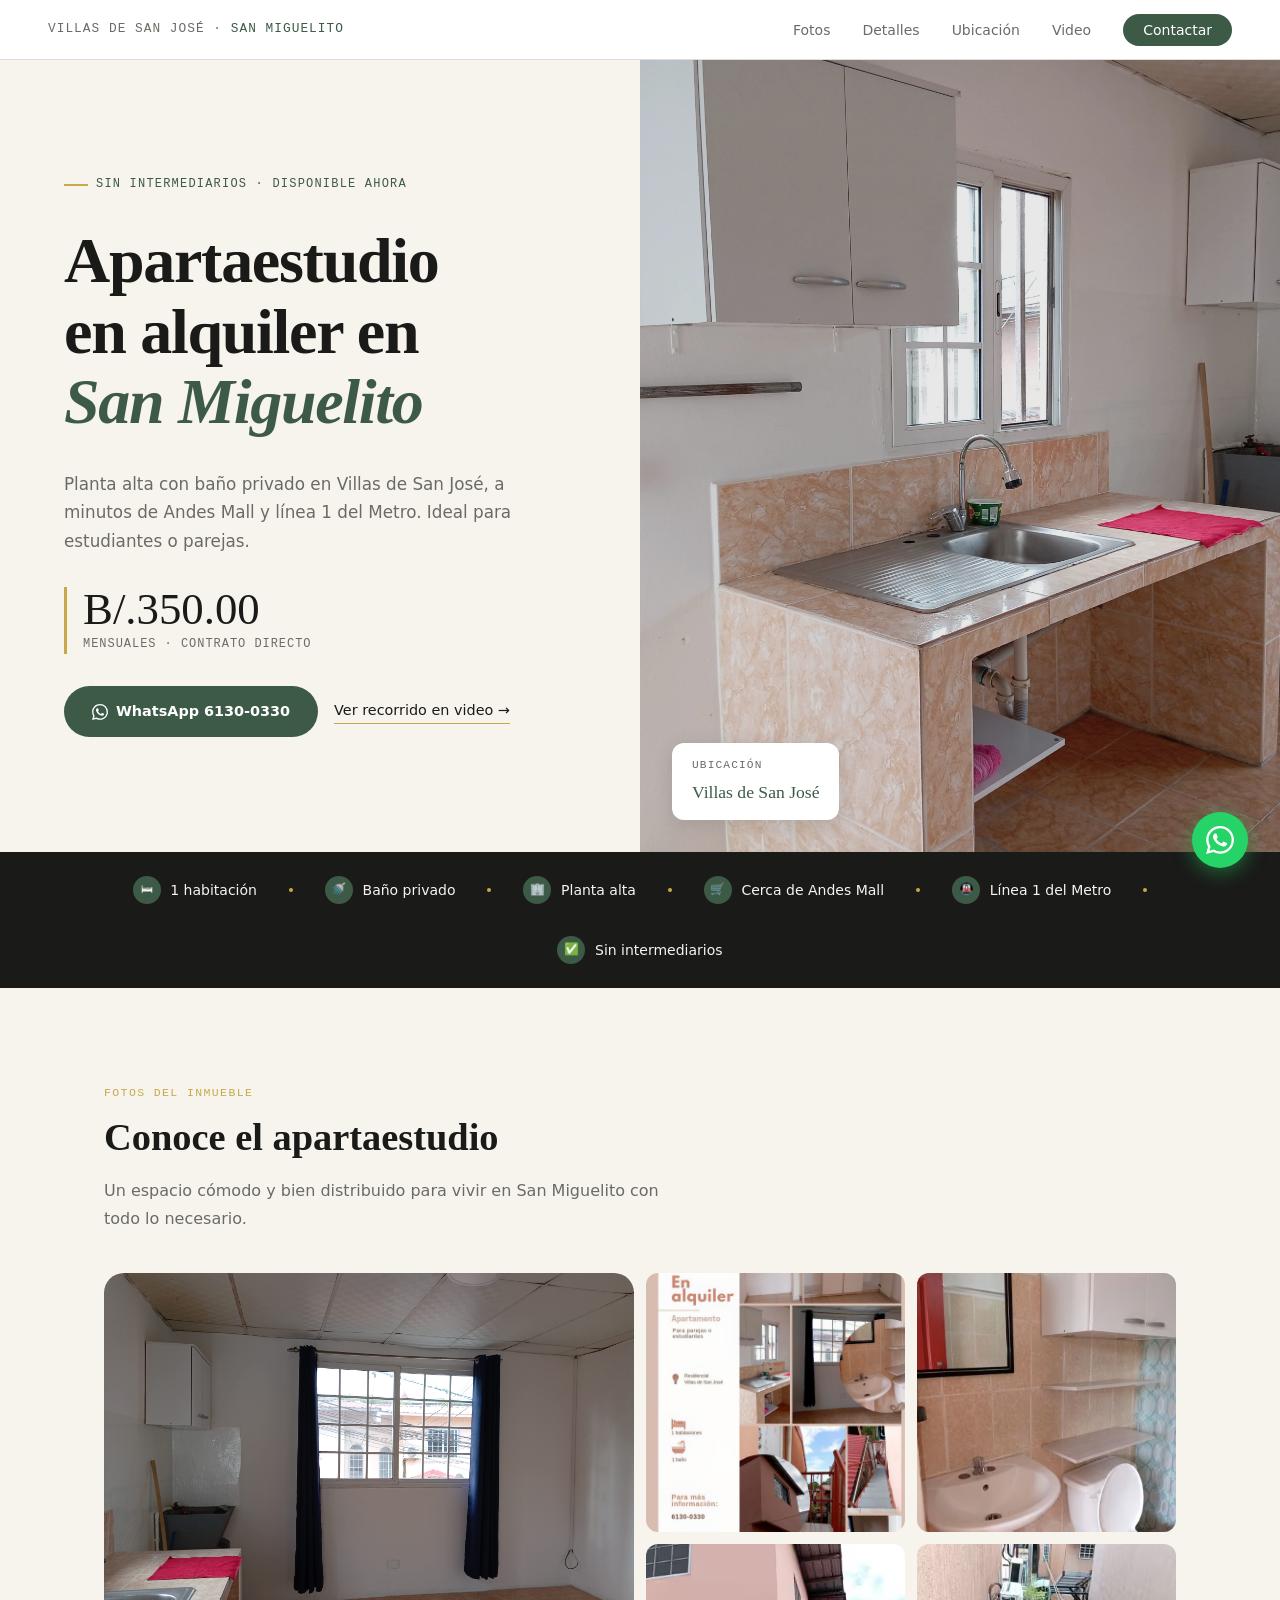
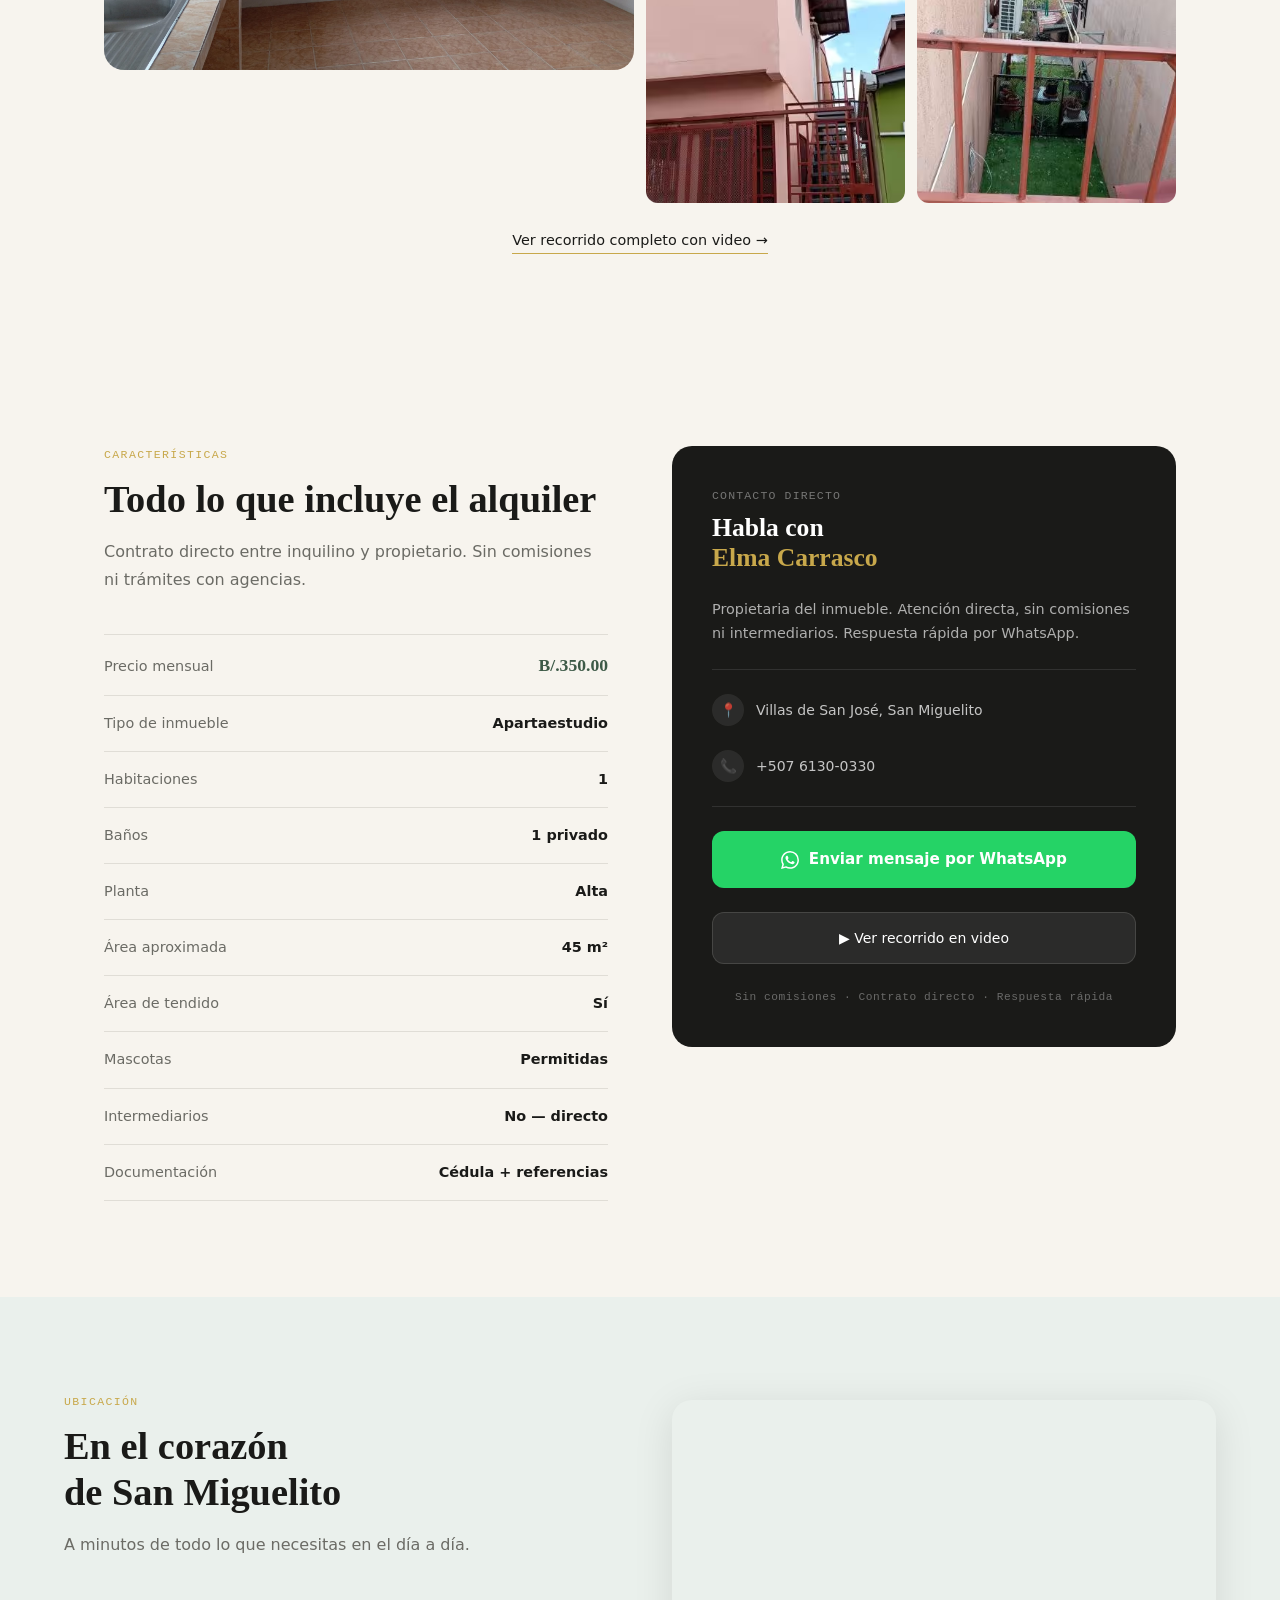
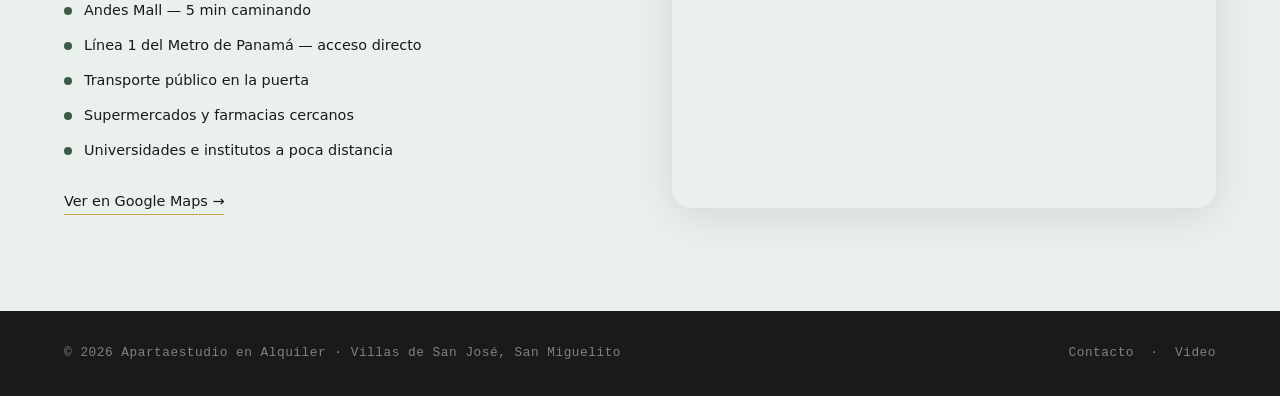
==== index.html @ 4db3d2fc "0" ====
<!DOCTYPE html>
<html lang="es">
<head>
    <meta charset="utf-8" />
    <meta name="viewport" content="width=device-width, initial-scale=1" />
    <title>
      Apartaestudio en alquiler en San Miguelito, Panamá | B/.350/mes
    </title>

    <link
      rel="preconnect"
      href="https://www.apartamentodealquiler.shop/public/css/main.css"
    />
    <!--           "mainEntity": { "@id": "https://www.apartamentodealquiler.shop/#listing" }, -->

    <script type="application/ld+json" data-cfasync="false">
    {
      "@context": "https://schema.org",
      "@graph": [
        {
          "@type": "Product",
          "@id": "https://www.apartamentodealquiler.shop/#listing",
          "name": "Apartaestudio en alquiler en San Miguelito, Panamá — B/.350/mes",
          "description": "Alquila un apartaestudio económico en Villas de San José, San Miguelito. Baño privado, planta alta, cerca de Andes Mall. Ideal para estudiantes o parejas. Sin intermediarios. Contáctanos hoy.",
          "identifier": {
            "@type": "PropertyValue",
            "name": "ID de propiedad",
            "value": "APT-VSJ-2026-001"
          },
          "image": [
            { "@id": "https://www.apartamentodealquiler.shop/#img1" },
            { "@id": "https://www.apartamentodealquiler.shop/#img2" },
            { "@id": "https://www.apartamentodealquiler.shop/#img3" }
          ],
          "offers": {
            "@type": "Offer",
            "@id": "https://www.apartamentodealquiler.shop/#offer",
            "name": "Alquiler mensual apartaestudio",
            "price": 350,
            "priceCurrency": "USD",
            "priceSpecification": {
              "@type": "UnitPriceSpecification",
              "price": 350,
              "priceCurrency": "USD",
              "unitCode": "MON",
              "unitText": "mes"
            },
            "availability": "https://schema.org/InStock",
            "url": "https://www.apartamentodealquiler.shop/",
            "seller": { "@id": "https://www.apartamentodealquiler.shop/#owner" }
          }
        },
        {
          "@type": "Apartment",
          "@id": "https://www.apartamentodealquiler.shop/#apartment",
          "name": "Apartaestudio en alquiler en San Miguelito, Panamá — B/.350/mes",
          "description": "Alquila un apartaestudio económico en Villas de San José, San Miguelito. Baño privado, planta alta, cerca de Andes Mall. Ideal para estudiantes o parejas. Sin intermediarios. Contáctanos hoy.",

          "numberOfRooms": 1,
          "numberOfBedrooms": 1,
          "numberOfBathroomsTotal": 1,
          "telephone": "+507-6130-0330",
          "petsAllowed": true,
          "smokingAllowed": false,
          "address": {
            "@type": "PostalAddress",
            "streetAddress": "Villas de San José, San Miguelito",
            "addressLocality": "Ciudad de Panamá",
            "addressRegion": "Panamá",
            "addressCountry": "PA"
          },
          "geo": {
            "@type": "GeoCoordinates",
            "latitude": 9.05106,
            "longitude": -79.50459
          },
          "floorSize": {
            "@type": "QuantitativeValue",
            "value": 45,
            "unitCode": "MTK"
          },
          "amenityFeature": [
            {
              "@type": "LocationFeatureSpecification",
              "name": "Baño privado",
              "value": true
            },
            {
              "@type": "LocationFeatureSpecification",
              "name": "Planta alta",
              "value": true
            }
          ],
          "additionalProperty": [
            {
              "@type": "PropertyValue",
              "name": "Piso",
              "value": 1
            },
            {
              "@type": "PropertyValue",
              "name": "Duración mínima de contrato",
              "value": "1 mes"
            }
          ]
        },
        {
          "@type": "ItemList",
          "@id": "https://www.apartamentodealquiler.shop/#sitelist",
          "name": "Páginas del sitio — Apartaestudio en alquiler",
          "itemListElement": [
            {
              "@type": "ListItem",
              "position": 1,
              "url": "https://www.apartamentodealquiler.shop/"
            },
            {
              "@type": "ListItem",
              "position": 2,
              "url": "https://www.apartamentodealquiler.shop/pages/video.html"
            },
            {
              "@type": "ListItem",
              "position": 3,
              "url": "https://www.apartamentodealquiler.shop/pages/contacto.html"
            }
          ]
        },
        {
          "@type": "ImageObject",
          "@id": "https://www.apartamentodealquiler.shop/#img1",
          "url": "https://www.apartamentodealquiler.shop/public/img/hr/alquiler_apartaestudio_economico_en_panama.jpg",
          "contentUrl": "https://www.apartamentodealquiler.shop/public/img/hr/alquiler_apartaestudio_economico_en_panama.jpg",
          "caption": "Apartaestudio en alquiler en San Miguelito, Panamá",
          "creditText": "ch30",
          "creator": { "@id": "https://www.apartamentodealquiler.shop/#owner" },
          "copyrightNotice": "© 2026 Apartaestudio en Alquiler. Todos los derechos reservados.",
          "license": "https://creativecommons.org/licenses/by-nc-nd/4.0/",
          "acquireLicensePage": "https://www.apartamentodealquiler.shop/pages/contacto.html"
        },
        {
          "@type": "ImageObject",
          "@id": "https://www.apartamentodealquiler.shop/#img2",
          "url": "https://www.apartamentodealquiler.shop/public/img/hr/alquiler_apartaestudio_350_mensuales.jpg",
          "contentUrl": "https://www.apartamentodealquiler.shop/public/img/hr/alquiler_apartaestudio_350_mensuales.jpg",
          "caption": "Apartaestudio en alquiler a B/.350 mensuales",
          "creditText": "ch30",
          "creator": { "@id": "https://www.apartamentodealquiler.shop/#owner" },
          "copyrightNotice": "© 2026 Apartaestudio en Alquiler. Todos los derechos reservados.",
          "license": "https://creativecommons.org/licenses/by-nc-nd/4.0/",
          "acquireLicensePage": "https://www.apartamentodealquiler.shop/pages/contacto.html"
        },
        {
          "@type": "ImageObject",
          "@id": "https://www.apartamentodealquiler.shop/#img3",
          "url": "https://www.apartamentodealquiler.shop/public/img/hr/banner_apartamento_en_alquiler.jpg",
          "contentUrl": "https://www.apartamentodealquiler.shop/public/img/hr/banner_apartamento_en_alquiler.jpg",
          "caption": "Apartaestudio económico en alquiler en Panamá",
          "creditText": "ch30",
          "creator": { "@id": "https://www.apartamentodealquiler.shop/#owner" },
          "copyrightNotice": "© 2026 Apartaestudio en Alquiler. Todos los derechos reservados.",
          "license": "https://creativecommons.org/licenses/by-nc-nd/4.0/",
          "acquireLicensePage": "https://www.apartamentodealquiler.shop/pages/contacto.html"
        },
        {
          "@type": "WebSite",
          "@id": "https://www.apartamentodealquiler.shop/#website",
          "url": "https://www.apartamentodealquiler.shop/",
          "name": "Apartamento de Alquiler en Panamá",
          "inLanguage": "es",
          "publisher": { "@id": "https://www.apartamentodealquiler.shop/#owner" }
        },
        {
          "@type": "WebPage",
          "@id": "https://www.apartamentodealquiler.shop/#webpage",
          "url": "https://www.apartamentodealquiler.shop/",
          "name": "Apartaestudio en alquiler en San Miguelito, Panamá | B/.350/mes",
          "breadcrumb": {
            "@type": "BreadcrumbList",
            "itemListElement": [
              { "@type": "ListItem", "position": 1, "name": "Inicio", "item": "https://www.apartamentodealquiler.shop/" }
            ]
          },
          "isPartOf": { "@id": "https://www.apartamentodealquiler.shop/#website" },
          "primaryImageOfPage": { "@id": "https://www.apartamentodealquiler.shop/#img1" },
          "inLanguage": "es",
          "datePublished": "2026-06-15T00:00:00-05:00",
          "dateModified": "2026-09-09T21:00:00-05:00",
          "about": { "@id": "https://www.apartamentodealquiler.shop/#apartment" }
        },
        {
          "@type": "WebPage",
          "@id": "https://www.apartamentodealquiler.shop/#contacto",
          "url": "https://www.apartamentodealquiler.shop/pages/contacto.html",
          "name": "Contacto | Apartaestudio en alquiler en San Miguelito, Panamá | B/.350/mes",
          "breadcrumb": {
            "@type": "BreadcrumbList",
            "itemListElement": [
              { "@type": "ListItem", "position": 1, "name": "Inicio", "item": "https://www.apartamentodealquiler.shop/" },
              { "@type": "ListItem", "position": 2, "name": "Contacto", "item": "https://www.apartamentodealquiler.shop/pages/contacto.html" }
            ]
          },
          "isPartOf": { "@id": "https://www.apartamentodealquiler.shop/#website" },
          "inLanguage": "es",
          "datePublished": "2026-06-15T00:00:00-05:00",
          "dateModified": "2026-09-09T21:00:00-05:00",
          "about": { "@id": "https://www.apartamentodealquiler.shop/#apartment" }
        },
        {
          "@type": "WebPage",
          "@id": "https://www.apartamentodealquiler.shop/#video-page",
          "url": "https://www.apartamentodealquiler.shop/pages/video.html",
          "name": "Recorrido virtual | Apartaestudio en alquiler en San Miguelito, Panamá | B/.350/mes",
          "video": { "@id": "https://www.apartamentodealquiler.shop/pages/video.html#video" },
          "breadcrumb": {
            "@type": "BreadcrumbList",
            "itemListElement": [
              { "@type": "ListItem", "position": 1, "name": "Inicio", "item": "https://www.apartamentodealquiler.shop/" },
              { "@type": "ListItem", "position": 2, "name": "Video", "item": "https://www.apartamentodealquiler.shop/pages/video.html" }
            ]
          },
          "isPartOf": { "@id": "https://www.apartamentodealquiler.shop/#website" },
          "inLanguage": "es",
          "datePublished": "2026-06-15T00:00:00-05:00",
          "dateModified": "2026-09-09T21:00:00-05:00",
          "about": { "@id": "https://www.apartamentodealquiler.shop/#apartment" }
        },
        {
          "@type": "Person",
          "@id": "https://www.apartamentodealquiler.shop/#owner",
          "name": "Elma J. C.",
          "telephone": "+507-6130-0330",
          "url": "https://www.apartamentodealquiler.shop/pages/contacto.html"
        }
      ]
    }
    </script>


    <link rel="stylesheet" type="text/css" href="./public/css/main.css" />

    <link
      rel="preload"
      href="/public/img/banner_apartamento_en_alquiler.avif"
      as="image"
      type="image/avif"
      fetchpriority="high"
    />

    <script
      type="text/javascript"
      src="./public/scripts/counts.js"
      defer
    ></script>

    <meta name="msvalidate.01" content="5C98FEAB6C8A0220CAB92559DA620E97" />
    <meta name="title" content="Apartamento tipo estudio" />
    <meta
      name="description"
      content="Alquila apartaestudio económico en Villas de San José, San Miguelito. Planta alta, cerca de Andes Mall. Ideal para estudiantes o parejas. Sin intermediarios."
    />
    <meta
      name="keywords"
      content="Apartamento en alquiler sin intermediarios en San Miguelito, apartaestudio en alquiler 350 mensual en Panamá, apartamento para estudiantes en Panamá barato, apartamento para universitarios en Panamá,  350 mensuales"
    />
    <meta name="robots" content="index, follow" />
    <meta name="googlebot" content="index, follow" />
    <meta name="bingbot" content="index, follow" />
    <meta name="yandexbot" content="index, follow" />
    <meta
      property="og:title"
      content="Apartaestudio en alquiler en San Miguelito, Panamá | B/.350/mes"
    />
    <meta
      property="og:description"
      content="Apartaestudio en Villas de San José, San Miguelito. Baño privado, planta alta, cerca de Andes Mall. Ideal para estudiantes o parejas. Solo B/.350 al mes."
    />
    <meta property="og:url" content="https://www.apartamentodealquiler.shop/" />
    <meta
      property="og:site_name"
      content="Apartaestudio en alquiler en Panamá"
    />
    <meta property="og:type" content="website" />
    <meta
      property="og:image"
      content="https://www.apartamentodealquiler.shop/public/img/og-image-apartaestudio-watermark.jpg"
    />
    <meta property="og:image:width" content="1200" />
    <meta property="og:image:height" content="630" />
    <meta
      property="og:image:alt"
      content="Apartaestudio en alquiler $350 mensuales — Panamá"
    />
    <meta
      name="twitter:image"
      content="https://www.apartamentodealquiler.shop/public/img/og-image-apartaestudio-watermark.jpg"
    />
    <meta property="og:locale" content="es_PA" />

    <link
      rel="apple-touch-icon"
      sizes="180x180"
      href="/favicons/apple-touch-icon.png"
    />
    <link
      rel="icon"
      type="image/png"
      sizes="32x32"
      href="/favicons/favicon-32x32.png"
    />
    <link
      rel="icon"
      type="image/png"
      sizes="16x16"
      href="/favicons/favicon-16x16.png"
    />
    <link rel="shortcut icon" type="image/x-icon" href="/favicon.ico" />

    <meta name="msapplication-TileColor" content="#fafafa" />
    <meta
      name="msapplication-TileImage"
      content="/favicons/android-chrome-192x192.png"
    />
    <!-- <meta name="msapplication-config" content="none"> -->
    <meta name="theme-color" content="#fafafa" />
    <link rel="manifest" href="/manifest.json" />
    <link rel="manifest" href="/site.webmanifest" />


    <!-- <meta
      property="og:video"
      content="https://www.youtube.com/embed/T14bgExyr6Q"
    /> -->
    <link rel="canonical" href="https://www.apartamentodealquiler.shop/" />
  <!-- <link rel="preconnect" href="https://fonts.googleapis.com">
  <link rel="preconnect" href="https://fonts.gstatic.com" crossorigin> -->
  <!-- <link href="https://fonts.googleapis.com/css2?family=DM+Serif+Display:ital@0;1&family=Inter:wght@400;500;600&family=DM+Mono:wght@400;500&display=swap" rel="stylesheet"> -->
  
</head>
<body>

  <!-- NAV -->
  <nav>
    <a class="nav-brand" href="/">Villas de San José · <span>San Miguelito</span></a>
    <ul class="nav-links">
      <li><a href="#fotos">Fotos</a></li>
      <li><a href="#detalles">Detalles</a></li>
      <li><a href="#ubicacion">Ubicación</a></li>
      <li><a href="pages/video.html">Video</a></li>
      <li><a href="https://wa.me/50761300330?text=Hola%20estoy%20interesado%20en%20el%20apartaestudio." class="nav-cta" target="_blank" rel="noopener">Contactar</a></li>
    </ul>
  </nav>

  <!-- HERO -->
  <section class="hero">
    <div class="hero-content">
      <span class="hero-eyebrow">Sin intermediarios · Disponible ahora</span>
      <h1 class="hero-title">
        Apartaestudio<br>en alquiler en<br><em>San Miguelito</em>
      </h1>
      <p class="hero-desc">
        Planta alta con baño privado en Villas de San José, a minutos de Andes Mall y línea 1 del Metro. Ideal para estudiantes o parejas.
      </p>
      <div class="hero-price-block">
        <span class="hero-price">B/.350.00</span>
        <span class="hero-price-label">mensuales · contrato directo</span>
      </div>
      <div class="hero-actions">
        <a href="https://wa.me/50761300330?text=Hola%20estoy%20interesado%20en%20el%20apartaestudio." class="btn-primary" target="_blank" rel="noopener">
          <svg width="16" height="16" viewBox="0 0 24 24" fill="currentColor"><path d="M17.472 14.382c-.297-.149-1.758-.867-2.03-.967-.273-.099-.471-.148-.67.15-.197.297-.767.966-.94 1.164-.173.199-.347.223-.644.075-.297-.15-1.255-.463-2.39-1.475-.883-.788-1.48-1.761-1.653-2.059-.173-.297-.018-.458.13-.606.134-.133.298-.347.446-.52.149-.174.198-.298.298-.497.099-.198.05-.371-.025-.52-.075-.149-.669-1.612-.916-2.207-.242-.579-.487-.5-.669-.51-.173-.008-.371-.01-.57-.01-.198 0-.52.074-.792.372-.272.297-1.04 1.016-1.04 2.479 0 1.462 1.065 2.875 1.213 3.074.149.198 2.096 3.2 5.077 4.487.709.306 1.262.489 1.694.625.712.227 1.36.195 1.871.118.571-.085 1.758-.719 2.006-1.413.248-.694.248-1.289.173-1.413-.074-.124-.272-.198-.57-.347m-5.421 7.403h-.004a9.87 9.87 0 01-5.031-1.378l-.361-.214-3.741.982.998-3.648-.235-.374a9.86 9.86 0 01-1.51-5.26c.001-5.45 4.436-9.884 9.888-9.884 2.64 0 5.122 1.03 6.988 2.898a9.825 9.825 0 012.893 6.994c-.003 5.45-4.437 9.884-9.885 9.884m8.413-18.297A11.815 11.815 0 0012.05 0C5.495 0 .16 5.335.157 11.892c0 2.096.547 4.142 1.588 5.945L.057 24l6.305-1.654a11.882 11.882 0 005.683 1.448h.005c6.554 0 11.89-5.335 11.893-11.893a11.821 11.821 0 00-3.48-8.413z"/></svg>
          WhatsApp 6130-0330
        </a>
        <a href="pages/video.html" class="btn-secondary">
          Ver recorrido en video →
        </a>
      </div>
    </div>
    <div class="hero-image">
      <img src="public/img/alquiler_apartaestudio_economico_en_panama.jpg" alt="Apartaestudio en alquiler en San Miguelito, Panamá" loading="eager">
      <div class="hero-badge">
        <span class="hero-badge-label">Ubicación</span>
        <span class="hero-badge-value">Villas de San José</span>
      </div>
    </div>
  </section>

  <!-- FEATURES STRIP -->
  <div class="features-strip">
    <div class="feature-item">
      <div class="feature-icon">🛏</div>
      <span>1 habitación</span>
    </div>
    <div class="feature-dot"></div>
    <div class="feature-item">
      <div class="feature-icon">🚿</div>
      <span>Baño privado</span>
    </div>
    <div class="feature-dot"></div>
    <div class="feature-item">
      <div class="feature-icon">🏢</div>
      <span>Planta alta</span>
    </div>
    <div class="feature-dot"></div>
    <div class="feature-item">
      <div class="feature-icon">🛒</div>
      <span>Cerca de Andes Mall</span>
    </div>
    <div class="feature-dot"></div>
    <div class="feature-item">
      <div class="feature-icon">🚇</div>
      <span>Línea 1 del Metro</span>
    </div>
    <div class="feature-dot"></div>
    <div class="feature-item">
      <div class="feature-icon">✅</div>
      <span>Sin intermediarios</span>
    </div>
  </div>

  <!-- GALLERY -->
  <div class="section" id="fotos">
    <p class="section-eyebrow">Fotos del inmueble</p>
    <h2 class="section-title">Conoce el apartaestudio</h2>
    <p class="section-lead">Un espacio cómodo y bien distribuido para vivir en San Miguelito con todo lo necesario.</p>
    <div class="gallery-grid">
      <div class="g-main">
        <img src="public/img/alquiler_apartaestudio_350_mensuales.jpg" alt="Interior del apartaestudio en San Miguelito" loading="lazy">
      </div>
      <div class="g-sm">
        <img src="public/img/hr/banner_apartamento_en_alquiler.jpg" alt="Habitación del apartaestudio" loading="lazy">
      </div>
      <div class="g-sm">
        <img src="public/img/apartamento_en_alquiler_bano.avif" alt="Baño privado del apartaestudio" loading="lazy">
      </div>
      <div class="g-sm">
        <img src="public/img/apartaestudio_un_bano_un_dormitorio.avif" alt="Vista del apartaestudio, un dormitorio un baño" loading="lazy">
      </div>
      <div class="g-sm">
        <img src="public/img/alquiler_de_apartaestudio_con_area_de_tendido.avif" alt="Área de tendido del apartaestudio" loading="lazy">
      </div>
    </div>
    <div class="gallery-more">
      <a href="pages/video.html" class="btn-secondary">Ver recorrido completo con video →</a>
    </div>
  </div>

  <!-- DETAILS + CONTACT -->
  <div class="section" id="detalles">
    <div class="details-layout">
      <div>
        <p class="section-eyebrow">Características</p>
        <h2 class="section-title">Todo lo que incluye el alquiler</h2>
        <p class="section-lead">Contrato directo entre inquilino y propietario. Sin comisiones ni trámites con agencias.</p>
        <ul class="details-list">
          <li>
            <span class="detail-key">Precio mensual</span>
            <span class="detail-val highlight">B/.350.00</span>
          </li>
          <li>
            <span class="detail-key">Tipo de inmueble</span>
            <span class="detail-val">Apartaestudio</span>
          </li>
          <li>
            <span class="detail-key">Habitaciones</span>
            <span class="detail-val">1</span>
          </li>
          <li>
            <span class="detail-key">Baños</span>
            <span class="detail-val">1 privado</span>
          </li>
          <li>
            <span class="detail-key">Planta</span>
            <span class="detail-val">Alta</span>
          </li>
          <li>
            <span class="detail-key">Área aproximada</span>
            <span class="detail-val">45 m²</span>
          </li>
          <li>
            <span class="detail-key">Área de tendido</span>
            <span class="detail-val">Sí</span>
          </li>
          <li>
            <span class="detail-key">Mascotas</span>
            <span class="detail-val">Permitidas</span>
          </li>
          <li>
            <span class="detail-key">Intermediarios</span>
            <span class="detail-val">No — directo</span>
          </li>
          <li>
            <span class="detail-key">Documentación</span>
            <span class="detail-val">Cédula + referencias</span>
          </li>
        </ul>
      </div>

      <div>
        <div class="contact-card">
          <div>
            <p style="font-family:var(--mono);font-size:0.72rem;color:rgba(255,255,255,0.4);letter-spacing:0.1em;text-transform:uppercase;margin-bottom:0.5rem;">Contacto directo</p>
            <h3 class="contact-card-title">Habla con<br><span>Elma Carrasco</span></h3>
          </div>
          <p>Propietaria del inmueble. Atención directa, sin comisiones ni intermediarios. Respuesta rápida por WhatsApp.</p>
          <div class="contact-divider"></div>
          <div class="contact-info-row">
            <div class="contact-info-icon">📍</div>
            <span>Villas de San José, San Miguelito</span>
          </div>
          <div class="contact-info-row">
            <div class="contact-info-icon">📞</div>
            <span>+507 6130-0330</span>
          </div>
          <div class="contact-divider"></div>
          <a href="https://wa.me/50761300330?text=Hola%20estoy%20interesado%20en%20el%20apartaestudio." class="btn-whatsapp" target="_blank" rel="noopener">
            <svg width="18" height="18" viewBox="0 0 24 24" fill="currentColor"><path d="M17.472 14.382c-.297-.149-1.758-.867-2.03-.967-.273-.099-.471-.148-.67.15-.197.297-.767.966-.94 1.164-.173.199-.347.223-.644.075-.297-.15-1.255-.463-2.39-1.475-.883-.788-1.48-1.761-1.653-2.059-.173-.297-.018-.458.13-.606.134-.133.298-.347.446-.52.149-.174.198-.298.298-.497.099-.198.05-.371-.025-.52-.075-.149-.669-1.612-.916-2.207-.242-.579-.487-.5-.669-.51-.173-.008-.371-.01-.57-.01-.198 0-.52.074-.792.372-.272.297-1.04 1.016-1.04 2.479 0 1.462 1.065 2.875 1.213 3.074.149.198 2.096 3.2 5.077 4.487.709.306 1.262.489 1.694.625.712.227 1.36.195 1.871.118.571-.085 1.758-.719 2.006-1.413.248-.694.248-1.289.173-1.413-.074-.124-.272-.198-.57-.347m-5.421 7.403h-.004a9.87 9.87 0 01-5.031-1.378l-.361-.214-3.741.982.998-3.648-.235-.374a9.86 9.86 0 01-1.51-5.26c.001-5.45 4.436-9.884 9.888-9.884 2.64 0 5.122 1.03 6.988 2.898a9.825 9.825 0 012.893 6.994c-.003 5.45-4.437 9.884-9.885 9.884m8.413-18.297A11.815 11.815 0 0012.05 0C5.495 0 .16 5.335.157 11.892c0 2.096.547 4.142 1.588 5.945L.057 24l6.305-1.654a11.882 11.882 0 005.683 1.448h.005c6.554 0 11.89-5.335 11.893-11.893a11.821 11.821 0 00-3.48-8.413z"/></svg>
            Enviar mensaje por WhatsApp
          </a>
          <a href="pages/video.html" class="btn-video">
            ▶ Ver recorrido en video
          </a>
          <p class="contact-note">Sin comisiones · Contrato directo · Respuesta rápida</p>
        </div>
      </div>
    </div>
  </div>

  <!-- LOCATION -->
  <section class="location-section" id="ubicacion">
    <div class="location-inner">
      <div>
        <p class="section-eyebrow">Ubicación</p>
        <h2 class="section-title">En el corazón<br>de San Miguelito</h2>
        <p class="section-lead">A minutos de todo lo que necesitas en el día a día.</p>
        <ul class="nearby-list">
          <li><span class="nearby-dot"></span>Andes Mall — 5 min caminando</li>
          <li><span class="nearby-dot"></span>Línea 1 del Metro de Panamá — acceso directo</li>
          <li><span class="nearby-dot"></span>Transporte público en la puerta</li>
          <li><span class="nearby-dot"></span>Supermercados y farmacias cercanos</li>
          <li><span class="nearby-dot"></span>Universidades e institutos a poca distancia</li>
        </ul>
        <br>
        <a href="https://maps.app.goo.gl/UdYQifTvUvig7oxQ7" class="btn-secondary" target="_blank" rel="noopener">
          Ver en Google Maps →
        </a>
      </div>
      <div class="location-map-wrap">
        <iframe
          src="https://www.google.com/maps/embed?pb=!1m18!1m12!1m3!1d3940.4!2d-79.50459!3d9.05106!2m3!1f0!2f0!3f0!3m2!1i1024!2i768!4f13.1!3m3!1m2!1s0x0%3A0x0!2zOcKwMDMnMDMuOCJOIDc5wrAzMCcxNi41Ilc!5e0!3m2!1ses!2spa!4v1"
          allowfullscreen=""
          loading="lazy"
          referrerpolicy="no-referrer-when-downgrade"
          title="Ubicación del apartaestudio en Villas de San José, San Miguelito">
        </iframe>
      </div>
    </div>
  </section>

  <!-- FOOTER -->
  <footer>
    <span>© 2026 Apartaestudio en Alquiler · Villas de San José, San Miguelito</span>
    <span>
      <a href="pages/contacto.html">Contacto</a> &nbsp;·&nbsp;
      <a href="pages/video.html">Video</a>
    </span>
  </footer>

  <!-- WHATSAPP FLOAT -->
  <a href="https://wa.me/50761300330?text=Hola%20estoy%20interesado%20en%20el%20apartaestudio." class="wa-float" target="_blank" rel="noopener" aria-label="Contactar por WhatsApp">
    <svg viewBox="0 0 24 24" xmlns="http://www.w3.org/2000/svg"><path d="M17.472 14.382c-.297-.149-1.758-.867-2.03-.967-.273-.099-.471-.148-.67.15-.197.297-.767.966-.94 1.164-.173.199-.347.223-.644.075-.297-.15-1.255-.463-2.39-1.475-.883-.788-1.48-1.761-1.653-2.059-.173-.297-.018-.458.13-.606.134-.133.298-.347.446-.52.149-.174.198-.298.298-.497.099-.198.05-.371-.025-.52-.075-.149-.669-1.612-.916-2.207-.242-.579-.487-.5-.669-.51-.173-.008-.371-.01-.57-.01-.198 0-.52.074-.792.372-.272.297-1.04 1.016-1.04 2.479 0 1.462 1.065 2.875 1.213 3.074.149.198 2.096 3.2 5.077 4.487.709.306 1.262.489 1.694.625.712.227 1.36.195 1.871.118.571-.085 1.758-.719 2.006-1.413.248-.694.248-1.289.173-1.413-.074-.124-.272-.198-.57-.347m-5.421 7.403h-.004a9.87 9.87 0 01-5.031-1.378l-.361-.214-3.741.982.998-3.648-.235-.374a9.86 9.86 0 01-1.51-5.26c.001-5.45 4.436-9.884 9.888-9.884 2.64 0 5.122 1.03 6.988 2.898a9.825 9.825 0 012.893 6.994c-.003 5.45-4.437 9.884-9.885 9.884m8.413-18.297A11.815 11.815 0 0012.05 0C5.495 0 .16 5.335.157 11.892c0 2.096.547 4.142 1.588 5.945L.057 24l6.305-1.654a11.882 11.882 0 005.683 1.448h.005c6.554 0 11.89-5.335 11.893-11.893a11.821 11.821 0 00-3.48-8.413z"/></svg>
  </a>

</body>
</html>
---- public/css/main.css ----
*, *::before, *::after { box-sizing: border-box; margin: 0; padding: 0; }

    :root {
      --cream:    #F7F4EE;
      --ink:      #1A1A18;
      --moss:     #3D5A47;
      --moss-lt:  #EAF0EC;
      --gold:     #C8A84B;
      --muted:    #6B6B65;
      --divider:  #E0DDD6;
      --white:    #FFFFFF;

      --serif:  'DM Serif Display', Georgia, serif;
      --sans:   'Inter', system-ui, sans-serif;
      --mono:   'DM Mono', monospace;

      --r-sm: 6px;
      --r-md: 12px;
      --r-lg: 20px;
    }

    html { scroll-behavior: smooth; }

    body {
      font-family: var(--sans);
      background: var(--cream);
      color: var(--ink);
      line-height: 1.6;
      font-size: 16px;
    }

    nav {
      position: sticky;
      top: 0;
      z-index: 100;
      background: var(--white);
      border-bottom: 1px solid var(--divider);
      padding: 0 clamp(1rem, 5vw, 3rem);
      display: flex;
      align-items: center;
      justify-content: space-between;
      height: 60px;
    }

    .nav-brand {
      font-family: var(--mono);
      font-size: 0.8rem;
      font-weight: 500;
      color: var(--muted);
      letter-spacing: 0.08em;
      text-transform: uppercase;
      text-decoration: none;
    }

    .nav-brand span {
      color: var(--moss);
      font-weight: 500;
    }

    .nav-links {
      display: flex;
      gap: 2rem;
      list-style: none;
    }

    .nav-links a {
      font-size: 0.875rem;
      font-weight: 500;
      color: var(--muted);
      text-decoration: none;
      transition: color 0.2s;
    }

    .nav-links a:hover { color: var(--ink); }

    .nav-cta {
      background: var(--moss) !important;
      color: var(--white) !important;
      padding: 0.5rem 1.25rem;
      border-radius: 50px;
      font-size: 0.875rem !important;
      transition: background 0.2s !important;
    }

    .nav-cta:hover { background: #2e4436 !important; }

    /* ── HERO ── */
    .hero {
      display: grid;
      grid-template-columns: 1fr 1fr;
      min-height: 88vh;
      gap: 0;
    }

    .hero-content {
      padding: clamp(3rem, 8vw, 6rem) clamp(2rem, 5vw, 4rem);
      display: flex;
      flex-direction: column;
      justify-content: center;
      gap: 2rem;
    }

    .hero-eyebrow {
      display: inline-flex;
      align-items: center;
      gap: 0.5rem;
      font-family: var(--mono);
      font-size: 0.75rem;
      font-weight: 500;
      color: var(--moss);
      letter-spacing: 0.1em;
      text-transform: uppercase;
    }

    .hero-eyebrow::before {
      content: '';
      display: block;
      width: 24px;
      height: 2px;
      background: var(--gold);
    }

    .hero-title {
      font-family: var(--serif);
      font-size: clamp(2.8rem, 5vw, 4.2rem);
      line-height: 1.1;
      color: var(--ink);
      letter-spacing: -0.02em;
    }

    .hero-title em {
      font-style: italic;
      color: var(--moss);
    }

    .hero-desc {
      font-size: 1.05rem;
      color: var(--muted);
      max-width: 44ch;
      line-height: 1.7;
    }

    .hero-price-block {
      display: inline-flex;
      flex-direction: column;
      gap: 0.2rem;
      border-left: 3px solid var(--gold);
      padding-left: 1rem;
    }

    .hero-price {
      font-family: var(--serif);
      font-size: 2.8rem;
      color: var(--ink);
      line-height: 1;
    }

    .hero-price-label {
      font-family: var(--mono);
      font-size: 0.75rem;
      color: var(--muted);
      letter-spacing: 0.08em;
      text-transform: uppercase;
    }

    .hero-actions {
      display: flex;
      gap: 1rem;
      flex-wrap: wrap;
      align-items: center;
    }

    .btn-primary {
      display: inline-flex;
      align-items: center;
      gap: 0.5rem;
      background: var(--moss);
      color: var(--white);
      padding: 0.85rem 1.75rem;
      border-radius: 50px;
      font-size: 0.9rem;
      font-weight: 600;
      text-decoration: none;
      transition: background 0.2s, transform 0.15s;
    }

    .btn-primary:hover { background: #2e4436; transform: translateY(-1px); }

    .btn-secondary {
      display: inline-flex;
      align-items: center;
      gap: 0.5rem;
      color: var(--ink);
      font-size: 0.9rem;
      font-weight: 500;
      text-decoration: none;
      border-bottom: 1.5px solid var(--gold);
      padding-bottom: 1px;
      transition: color 0.2s;
    }

    .btn-secondary:hover { color: var(--moss); }

    .hero-image {
      position: relative;
      overflow: hidden;
      background: var(--ink);
    }

    .hero-image img {
      width: 100%;
      height: 100%;
      object-fit: cover;
      opacity: 0.9;
      display: block;
    }

    .hero-badge {
      position: absolute;
      bottom: 2rem;
      left: 2rem;
      background: var(--white);
      border-radius: var(--r-md);
      padding: 0.875rem 1.25rem;
      display: flex;
      flex-direction: column;
      gap: 0.2rem;
      box-shadow: 0 4px 20px rgba(0,0,0,0.12);
    }

    .hero-badge-label {
      font-family: var(--mono);
      font-size: 0.7rem;
      color: var(--muted);
      letter-spacing: 0.1em;
      text-transform: uppercase;
    }

    .hero-badge-value {
      font-family: var(--serif);
      font-size: 1.1rem;
      color: var(--moss);
    }

    /* ── FEATURES STRIP ── */
    .features-strip {
      background: var(--ink);
      padding: 1.5rem clamp(2rem, 5vw, 4rem);
      display: flex;
      gap: 2rem;
      align-items: center;
      flex-wrap: wrap;
      justify-content: center;
    }

    .feature-item {
      display: flex;
      align-items: center;
      gap: 0.6rem;
      color: var(--cream);
      font-size: 0.875rem;
    }

    .feature-icon {
      width: 28px;
      height: 28px;
      background: var(--moss);
      border-radius: 50%;
      display: flex;
      align-items: center;
      justify-content: center;
      font-size: 0.75rem;
      flex-shrink: 0;
    }

    .feature-dot {
      width: 4px;
      height: 4px;
      background: var(--gold);
      border-radius: 50%;
    }

    /* ── SECTION WRAPPER ── */
    .section {
      padding: clamp(4rem, 8vw, 6rem) clamp(2rem, 5vw, 4rem);
      max-width: 1200px;
      margin: 0 auto;
    }

    .section-eyebrow {
      font-family: var(--mono);
      font-size: 0.72rem;
      font-weight: 500;
      color: var(--gold);
      letter-spacing: 0.12em;
      text-transform: uppercase;
      margin-bottom: 0.75rem;
    }

    .section-title {
      font-family: var(--serif);
      font-size: clamp(1.8rem, 3vw, 2.6rem);
      line-height: 1.2;
      color: var(--ink);
      margin-bottom: 1rem;
    }

    .section-lead {
      font-size: 1rem;
      color: var(--muted);
      max-width: 56ch;
      line-height: 1.75;
      margin-bottom: 2.5rem;
    }

    /* ── GALLERY ── */
    .gallery-grid {
      display: grid;
      grid-template-columns: repeat(4, 1fr);
      grid-template-rows: auto auto;
      gap: 0.75rem;
    }

    .gallery-grid .g-main {
      grid-column: span 2;
      grid-row: span 2;
      border-radius: var(--r-lg);
      overflow: hidden;
      aspect-ratio: 4/3;
    }

    .gallery-grid .g-sm {
      border-radius: var(--r-md);
      overflow: hidden;
      aspect-ratio: 1;
    }

    .gallery-grid img {
      width: 100%;
      height: 100%;
      object-fit: cover;
      display: block;
      transition: transform 0.4s ease;
    }

    .gallery-grid img:hover { transform: scale(1.04); }

    .gallery-more {
      margin-top: 1.5rem;
      text-align: center;
    }

    /* ── DETAILS GRID ── */
    .details-layout {
      display: grid;
      grid-template-columns: 1fr 1fr;
      gap: 4rem;
      align-items: start;
    }

    .details-list {
      list-style: none;
      display: flex;
      flex-direction: column;
      gap: 0;
    }

    .details-list li {
      display: flex;
      justify-content: space-between;
      align-items: baseline;
      padding: 1rem 0;
      border-bottom: 1px solid var(--divider);
      font-size: 0.9rem;
      gap: 1rem;
    }

    .details-list li:first-child { border-top: 1px solid var(--divider); }

    .detail-key {
      color: var(--muted);
      font-weight: 400;
      flex-shrink: 0;
    }

    .detail-val {
      color: var(--ink);
      font-weight: 600;
      text-align: right;
    }

    .detail-val.highlight {
      color: var(--moss);
      font-family: var(--serif);
      font-size: 1.1rem;
    }

    /* ── CONTACT CARD ── */
    .contact-card {
      background: var(--ink);
      color: var(--white);
      border-radius: var(--r-lg);
      padding: 2.5rem;
      display: flex;
      flex-direction: column;
      gap: 1.5rem;
      position: sticky;
      top: 80px;
    }

    .contact-card-title {
      font-family: var(--serif);
      font-size: 1.6rem;
      line-height: 1.2;
    }

    .contact-card-title span { color: var(--gold); }

    .contact-card p {
      font-size: 0.9rem;
      color: rgba(255,255,255,0.65);
      line-height: 1.65;
    }

    .contact-divider {
      height: 1px;
      background: rgba(255,255,255,0.1);
    }

    .contact-info-row {
      display: flex;
      align-items: center;
      gap: 0.75rem;
      font-size: 0.875rem;
      color: rgba(255,255,255,0.75);
    }

    .contact-info-icon {
      width: 32px;
      height: 32px;
      background: rgba(255,255,255,0.08);
      border-radius: 50%;
      display: flex;
      align-items: center;
      justify-content: center;
      font-size: 0.85rem;
      flex-shrink: 0;
    }

    .btn-whatsapp {
      display: flex;
      align-items: center;
      justify-content: center;
      gap: 0.6rem;
      background: #25D366;
      color: var(--white);
      padding: 1rem;
      border-radius: var(--r-md);
      font-weight: 600;
      font-size: 0.95rem;
      text-decoration: none;
      transition: background 0.2s, transform 0.15s;
    }

    .btn-whatsapp:hover { background: #1ebe5a; transform: translateY(-1px); }

    .btn-video {
      display: flex;
      align-items: center;
      justify-content: center;
      gap: 0.6rem;
      background: rgba(255,255,255,0.08);
      color: var(--white);
      padding: 0.875rem;
      border-radius: var(--r-md);
      font-size: 0.875rem;
      font-weight: 500;
      text-decoration: none;
      border: 1px solid rgba(255,255,255,0.12);
      transition: background 0.2s;
    }

    .btn-video:hover { background: rgba(255,255,255,0.14); }

    .contact-note {
      font-family: var(--mono);
      font-size: 0.7rem !important;
      color: rgba(255,255,255,0.35) !important;
      text-align: center;
      letter-spacing: 0.05em;
    }

    /* ── LOCATION ── */
    .location-section {
      background: var(--moss-lt);
      padding: clamp(4rem, 8vw, 6rem) clamp(2rem, 5vw, 4rem);
    }

    .location-inner {
      max-width: 1200px;
      margin: 0 auto;
      display: grid;
      grid-template-columns: 1fr 1fr;
      gap: 4rem;
      align-items: center;
    }

    .location-map-wrap {
      border-radius: var(--r-lg);
      overflow: hidden;
      aspect-ratio: 4/3;
      box-shadow: 0 8px 40px rgba(0,0,0,0.1);
    }

    .location-map-wrap iframe {
      width: 100%;
      height: 100%;
      border: none;
      display: block;
    }

    .nearby-list {
      list-style: none;
      display: flex;
      flex-direction: column;
      gap: 0.75rem;
      margin-top: 1.5rem;
    }

    .nearby-list li {
      display: flex;
      align-items: center;
      gap: 0.75rem;
      font-size: 0.9rem;
      color: var(--ink);
    }

    .nearby-dot {
      width: 8px;
      height: 8px;
      background: var(--moss);
      border-radius: 50%;
      flex-shrink: 0;
    }

    /* ── FOOTER ── */
    footer {
      background: var(--ink);
      color: rgba(255,255,255,0.45);
      padding: 2rem clamp(2rem, 5vw, 4rem);
      display: flex;
      align-items: center;
      justify-content: space-between;
      flex-wrap: wrap;
      gap: 1rem;
      font-size: 0.8rem;
      font-family: var(--mono);
      letter-spacing: 0.04em;
    }

    footer a {
      color: rgba(255,255,255,0.45);
      text-decoration: none;
    }

    footer a:hover { color: var(--white); }

    /* ── WHATSAPP FLOAT ── */
    .wa-float {
      position: fixed;
      bottom: 2rem;
      right: 2rem;
      z-index: 200;
      width: 56px;
      height: 56px;
      background: #25D366;
      border-radius: 50%;
      display: flex;
      align-items: center;
      justify-content: center;
      box-shadow: 0 4px 20px rgba(37,211,102,0.45);
      text-decoration: none;
      transition: transform 0.2s;
    }

    .wa-float:hover { transform: scale(1.1); }

    .wa-float svg { width: 28px; height: 28px; fill: white; }

    /* ── RESPONSIVE ── */
    @media (max-width: 900px) {
      .hero { grid-template-columns: 1fr; min-height: auto; }
      .hero-image { aspect-ratio: 16/9; }
      .hero-image img { height: 100%; }
      .details-layout { grid-template-columns: 1fr; gap: 2rem; }
      .contact-card { position: static; }
      .location-inner { grid-template-columns: 1fr; gap: 2rem; }
      .gallery-grid { grid-template-columns: repeat(2, 1fr); }
      .gallery-grid .g-main { grid-column: span 2; grid-row: span 1; aspect-ratio: 16/9; }
      .nav-links { display: none; }
    }

    @media (max-width: 520px) {
      .features-strip { gap: 1rem; }
      .gallery-grid { grid-template-columns: 1fr 1fr; }
      .hero-actions { flex-direction: column; align-items: flex-start; }
    }

    @media (prefers-reduced-motion: reduce) {
      .gallery-grid img:hover, .btn-primary:hover, .btn-whatsapp:hover { transform: none; }
    }
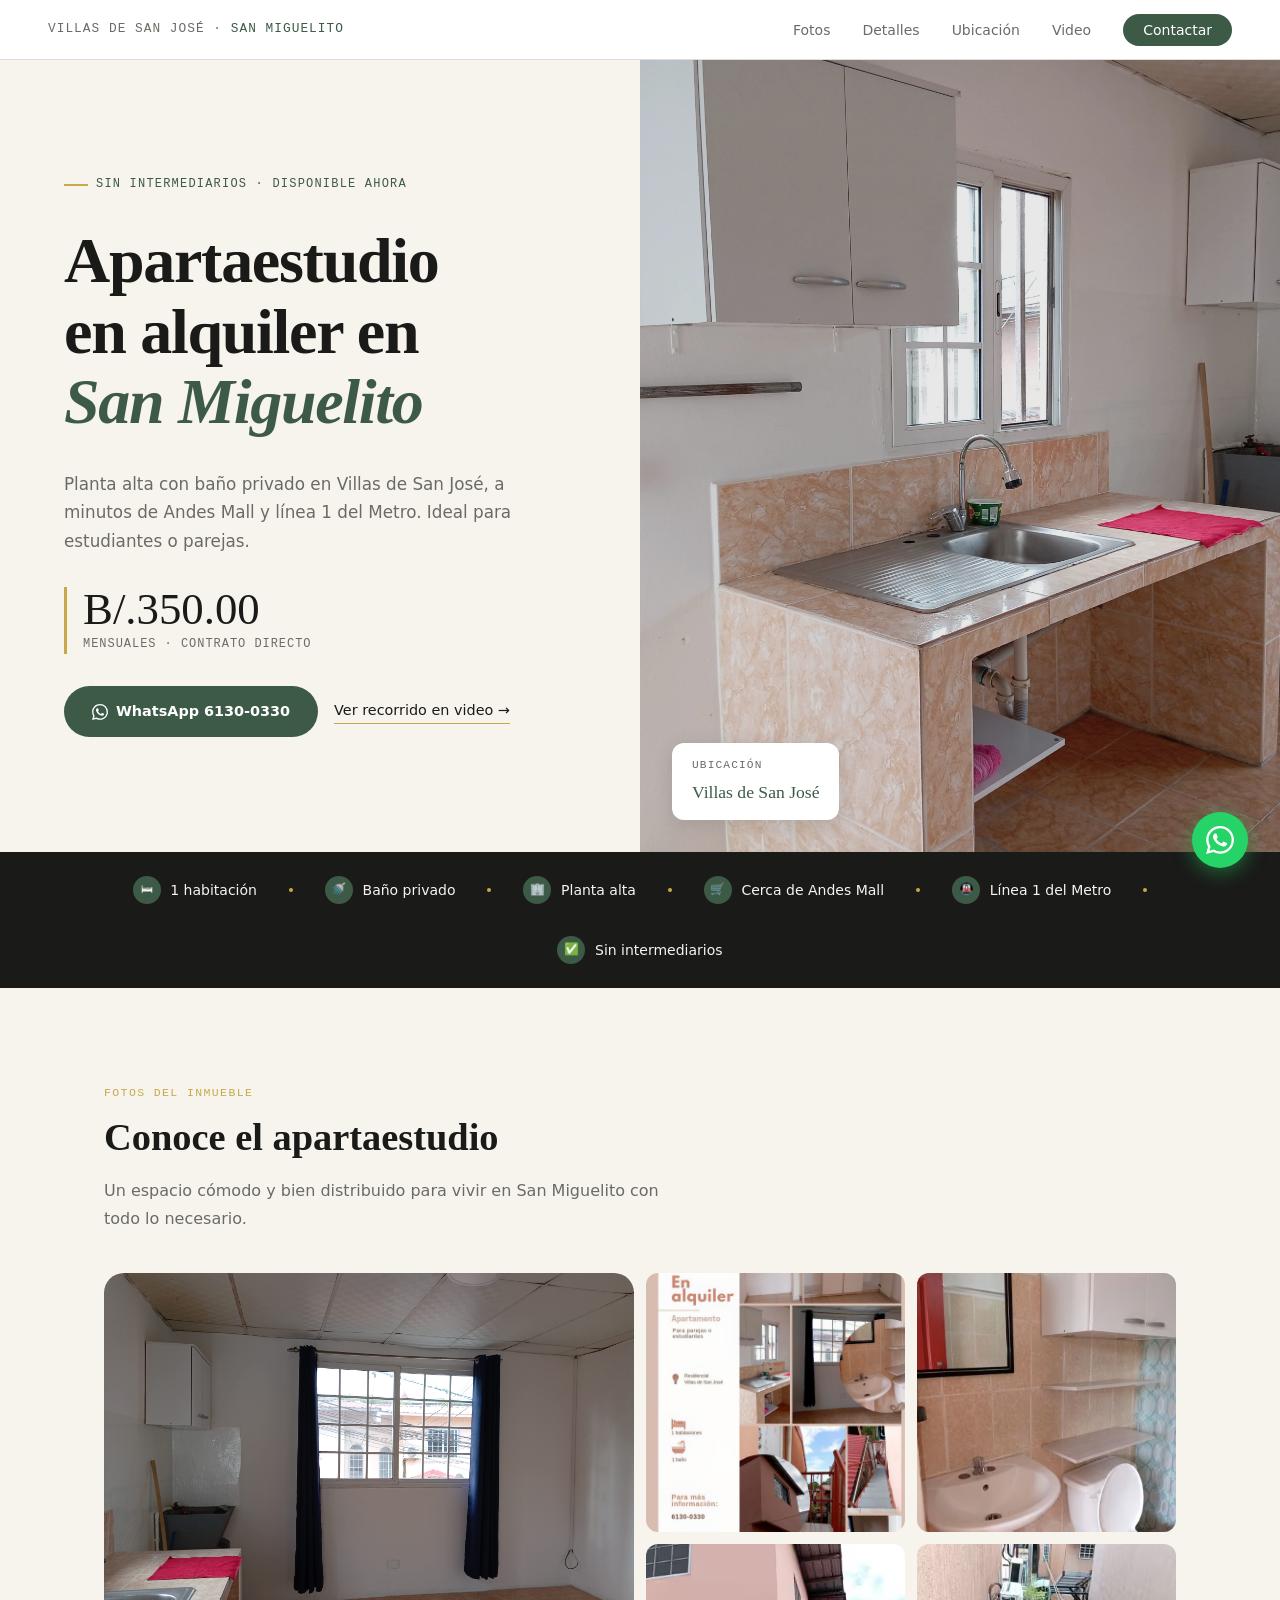
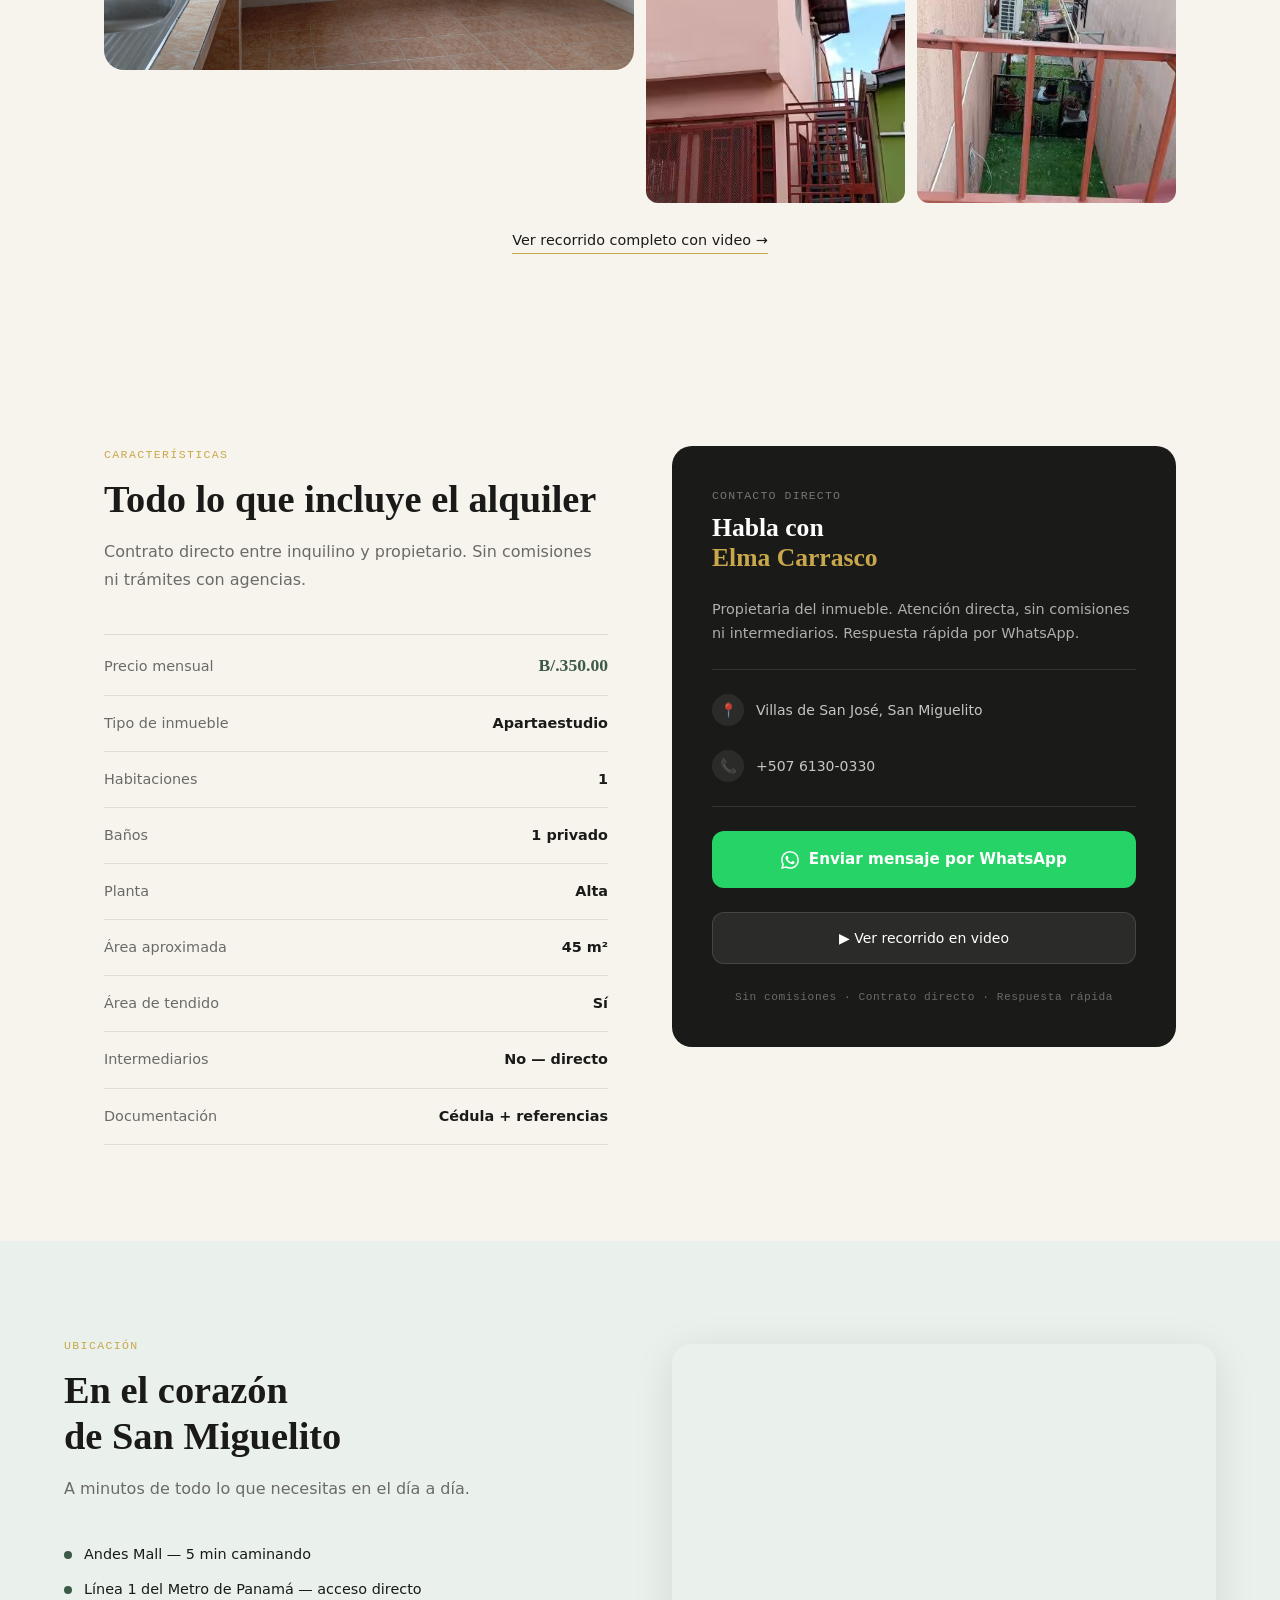
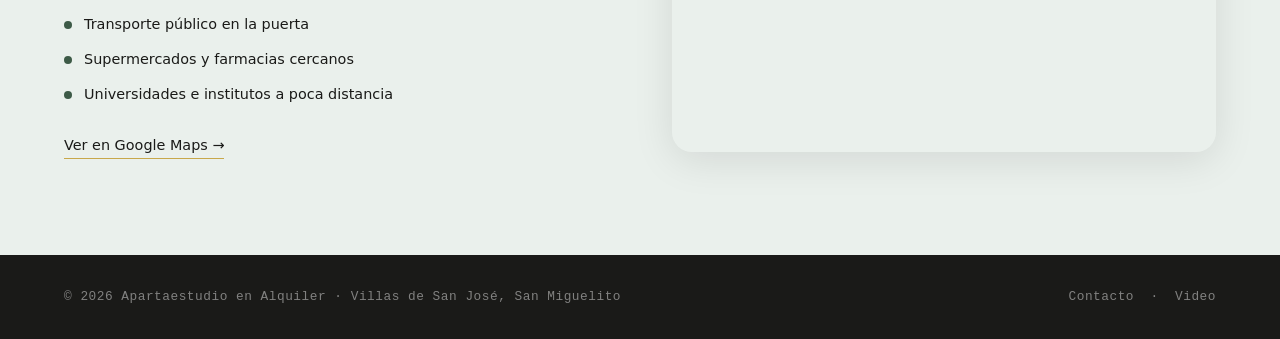
==== commit b23238da: "0" ====
--- a/index.html
+++ b/index.html
@@ -11,7 +11,7 @@
       rel="preconnect"
       href="https://www.apartamentodealquiler.shop/public/css/main.css"
     />
-    <!--           "mainEntity": { "@id": "https://www.apartamentodealquiler.shop/#listing" }, -->
+    <!-- "mainEntity": { "@id": "https://www.apartamentodealquiler.shop/#listing" }, -->
 
     <script type="application/ld+json" data-cfasync="false">
     {
@@ -55,12 +55,11 @@
           "@id": "https://www.apartamentodealquiler.shop/#apartment",
           "name": "Apartaestudio en alquiler en San Miguelito, Panamá — B/.350/mes",
           "description": "Alquila un apartaestudio económico en Villas de San José, San Miguelito. Baño privado, planta alta, cerca de Andes Mall. Ideal para estudiantes o parejas. Sin intermediarios. Contáctanos hoy.",
-
           "numberOfRooms": 1,
           "numberOfBedrooms": 1,
           "numberOfBathroomsTotal": 1,
           "telephone": "+507-6130-0330",
-          "petsAllowed": true,
+          "petsAllowed": false,
           "smokingAllowed": false,
           "address": {
             "@type": "PostalAddress",
@@ -237,7 +236,7 @@
     </script>
 
 
-    <link rel="stylesheet" type="text/css" href="./public/css/main.css" />
+    <link rel="stylesheet" type="text/css" href="public/css/main.css" />
 
     <link
       rel="preload"
@@ -249,7 +248,7 @@
 
     <script
       type="text/javascript"
-      src="./public/scripts/counts.js"
+      src="public/scripts/counts.js"
       defer
     ></script>
 
@@ -266,7 +265,7 @@
     <meta name="robots" content="index, follow" />
     <meta name="googlebot" content="index, follow" />
     <meta name="bingbot" content="index, follow" />
-    <meta name="yandexbot" content="index, follow" />
+    <meta name="yandex" content="index, follow" />
     <meta
       property="og:title"
       content="Apartaestudio en alquiler en San Miguelito, Panamá | B/.350/mes"
@@ -291,11 +290,27 @@
       property="og:image:alt"
       content="Apartaestudio en alquiler $350 mensuales — Panamá"
     />
+
+    <meta name="twitter:card" content="summary_large_image" />
+    <meta name="twitter:url" content="https://www.apartamentodealquiler.shop/" />
+    <!-- <meta name="twitter:site" content="@" /> -->
+    <meta
+      name="twitter:title"
+      content="Apartaestudio en alquiler en San Miguelito, Panamá | B/.350/mes"
+    />
+    <meta
+      name="twitter:description"
+      content="Apartaestudio en Villas de San José, San Miguelito. Baño privado, planta alta, cerca de Andes Mall. Ideal para estudiantes o parejas. Solo B/.350 al mes."
+    />
+
     <meta
       name="twitter:image"
       content="https://www.apartamentodealquiler.shop/public/img/og-image-apartaestudio-watermark.jpg"
     />
-    <meta property="og:locale" content="es_PA" />
+    
+    <meta property="og:locale" content="es_LA" />
+
+    <link rel="canonical" href="https://www.apartamentodealquiler.shop/" />
 
     <link
       rel="apple-touch-icon"
@@ -326,16 +341,11 @@
     <link rel="manifest" href="/manifest.json" />
     <link rel="manifest" href="/site.webmanifest" />
 
-
-    <!-- <meta
+    <meta
       property="og:video"
       content="https://www.youtube.com/embed/T14bgExyr6Q"
-    /> -->
-    <link rel="canonical" href="https://www.apartamentodealquiler.shop/" />
-  <!-- <link rel="preconnect" href="https://fonts.googleapis.com">
-  <link rel="preconnect" href="https://fonts.gstatic.com" crossorigin> -->
-  <!-- <link href="https://fonts.googleapis.com/css2?family=DM+Serif+Display:ital@0;1&family=Inter:wght@400;500;600&family=DM+Mono:wght@400;500&display=swap" rel="stylesheet"> -->
-  
+    />
+    
 </head>
 <body>
 
@@ -480,10 +490,10 @@
             <span class="detail-key">Área de tendido</span>
             <span class="detail-val">Sí</span>
           </li>
-          <li>
+          <!-- <li>
             <span class="detail-key">Mascotas</span>
             <span class="detail-val">Permitidas</span>
-          </li>
+          </li> -->
           <li>
             <span class="detail-key">Intermediarios</span>
             <span class="detail-val">No — directo</span>
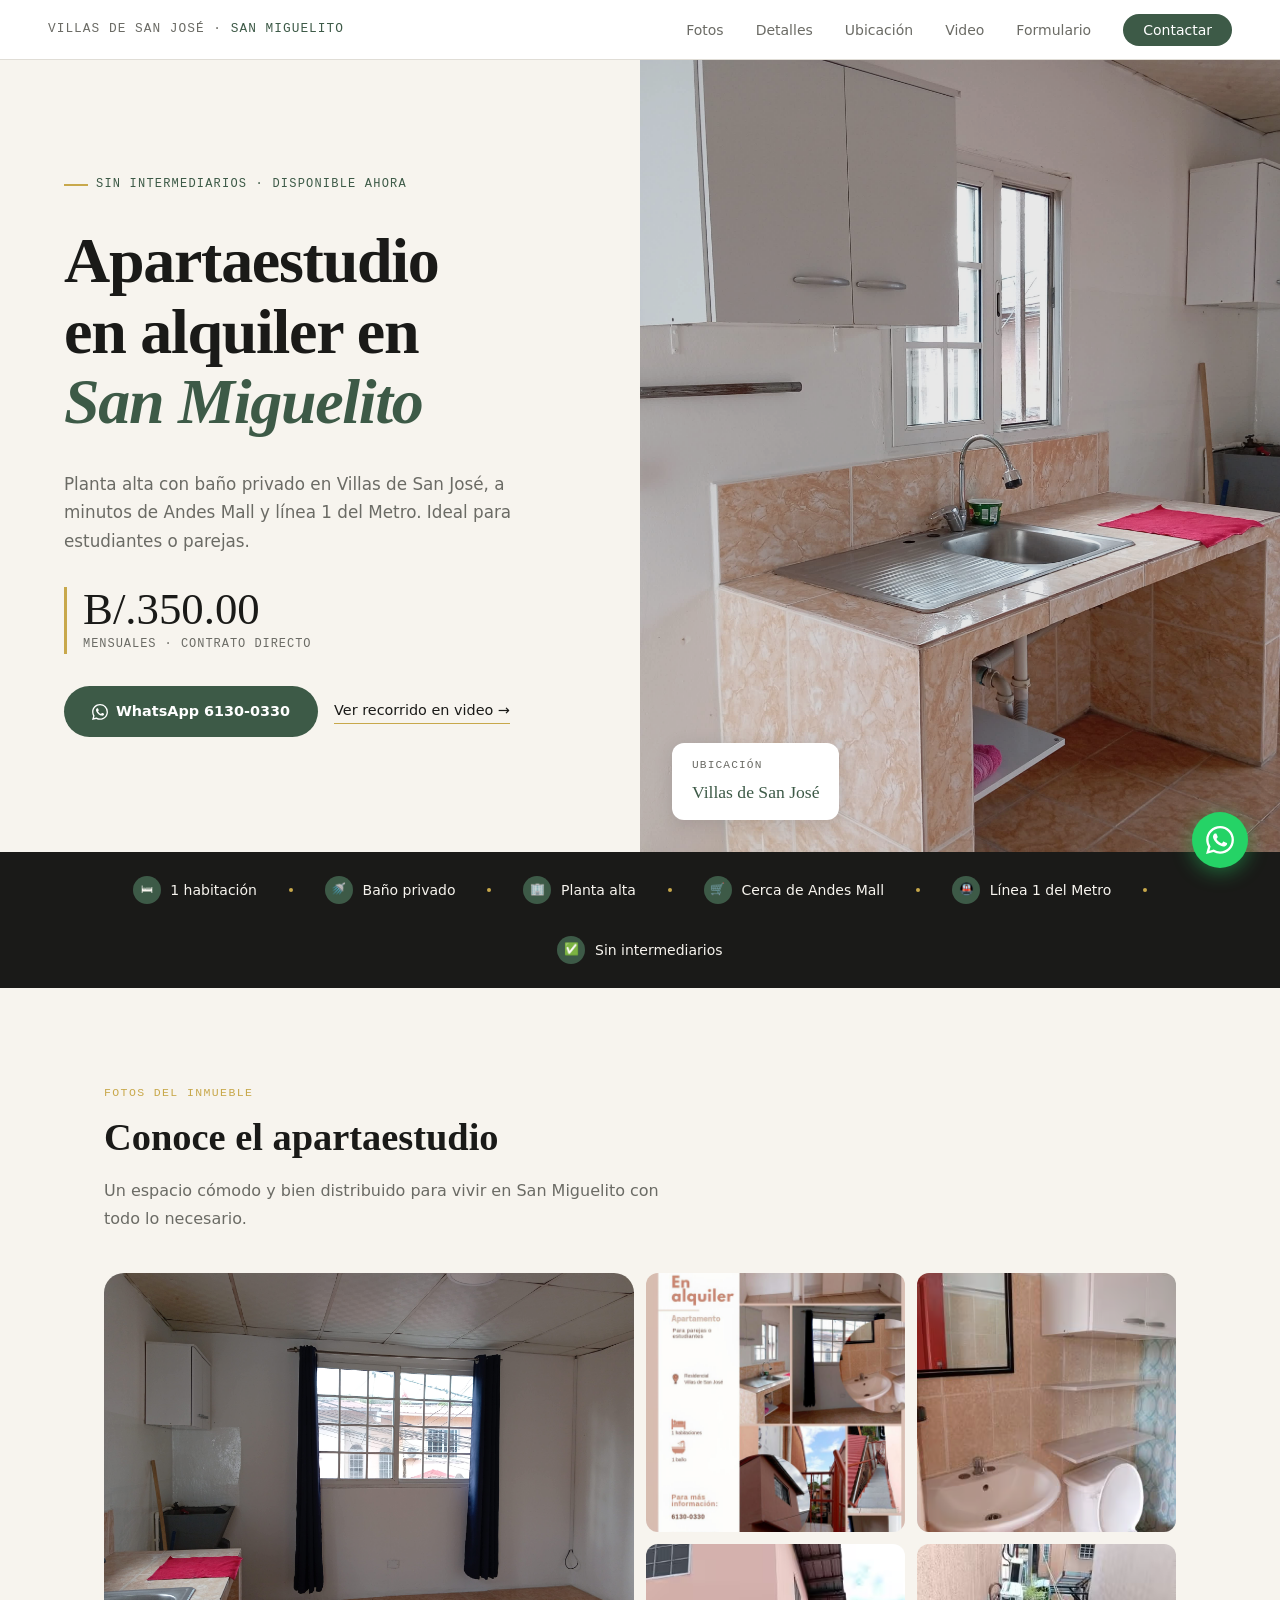
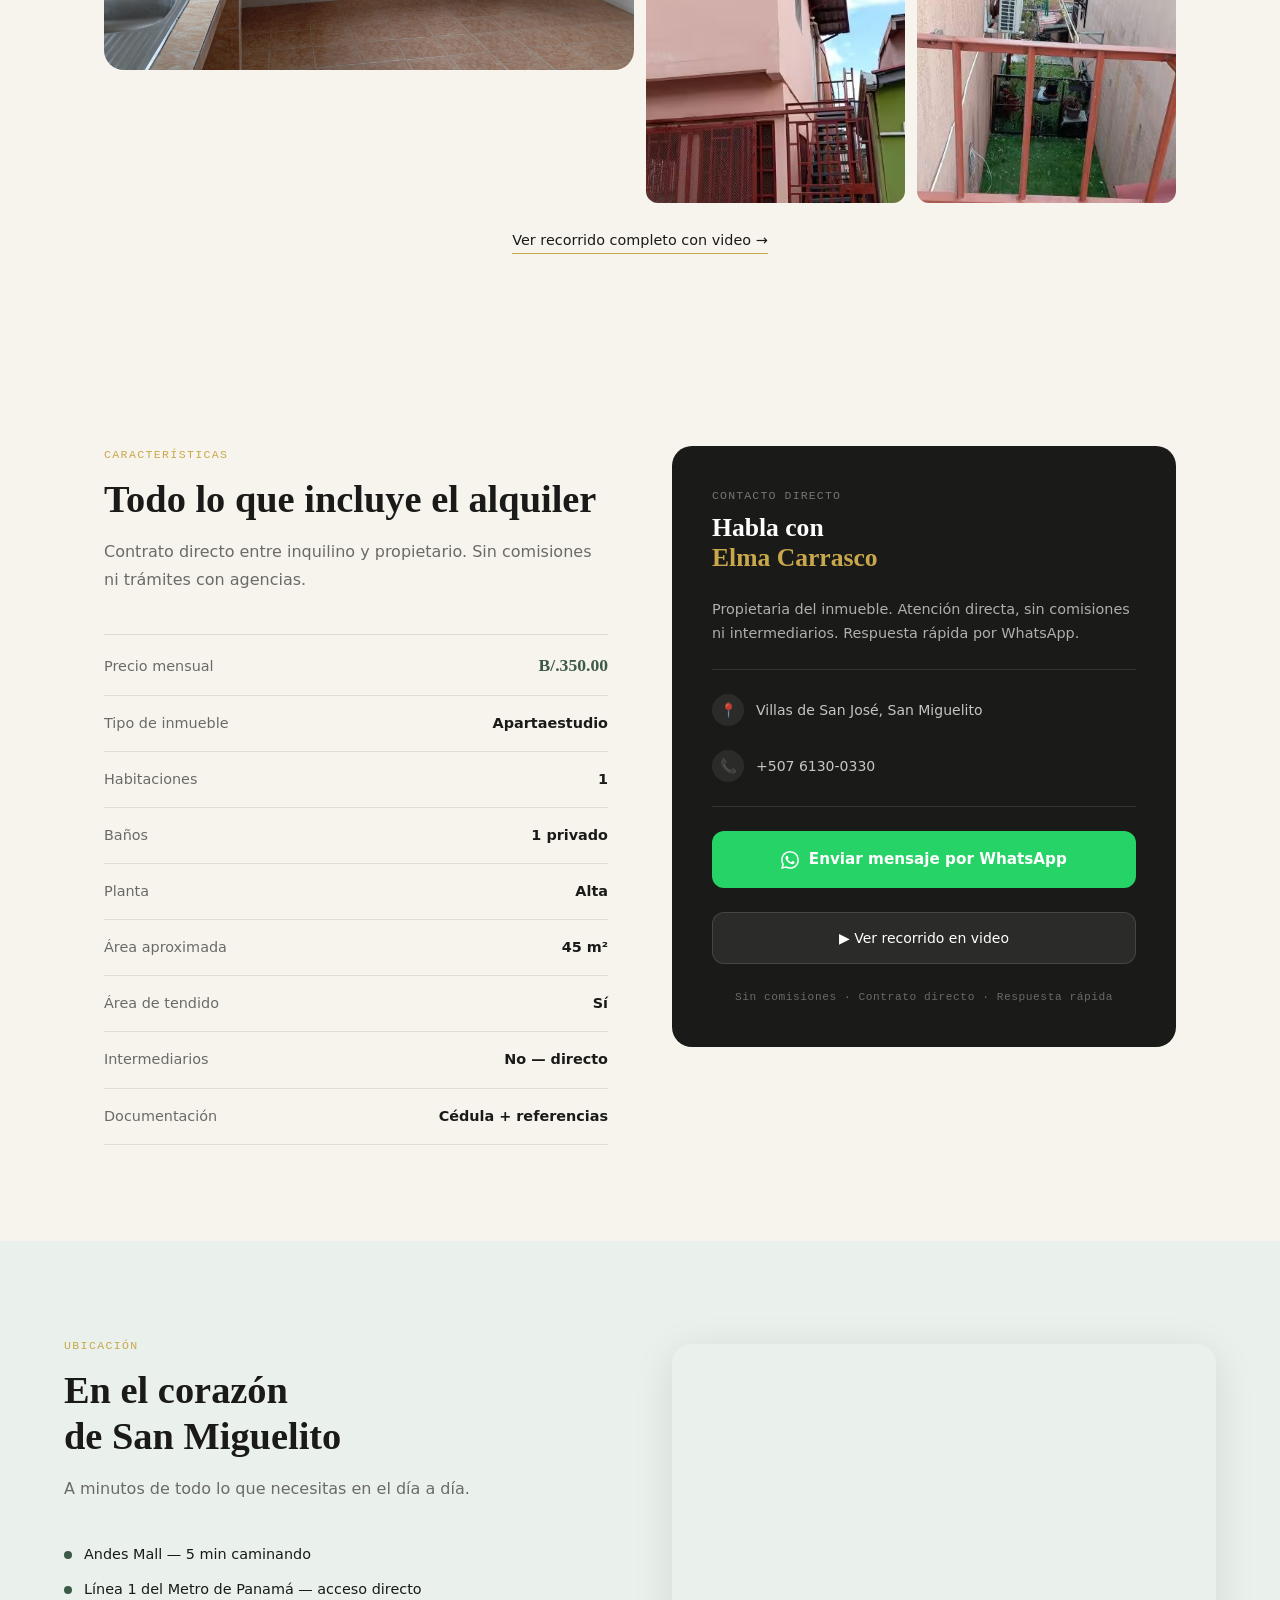
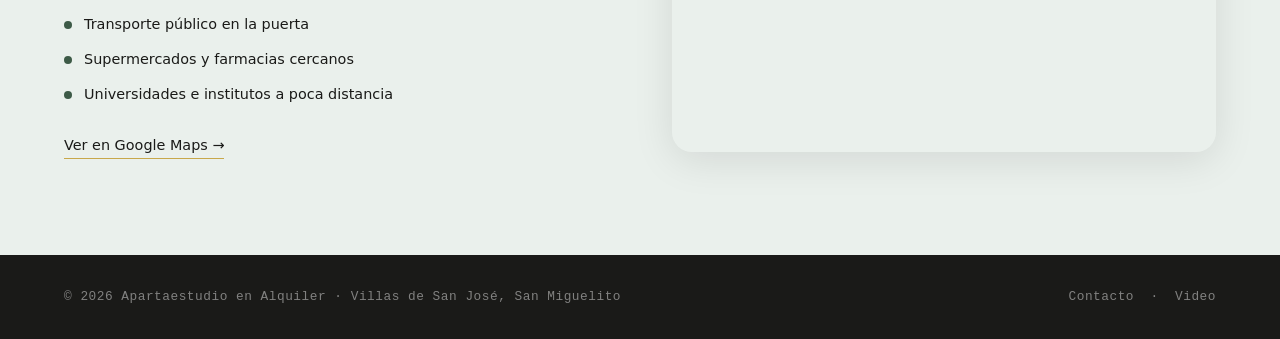
==== commit d8cab043: "0" ====
--- a/index.html
+++ b/index.html
@@ -357,6 +357,7 @@
       <li><a href="#detalles">Detalles</a></li>
       <li><a href="#ubicacion">Ubicación</a></li>
       <li><a href="pages/video.html">Video</a></li>
+      <li><a href="pages/contacto.html">Formulario</a></li>
       <li><a href="https://wa.me/50761300330?text=Hola%20estoy%20interesado%20en%20el%20apartaestudio." class="nav-cta" target="_blank" rel="noopener">Contactar</a></li>
     </ul>
   </nav>
